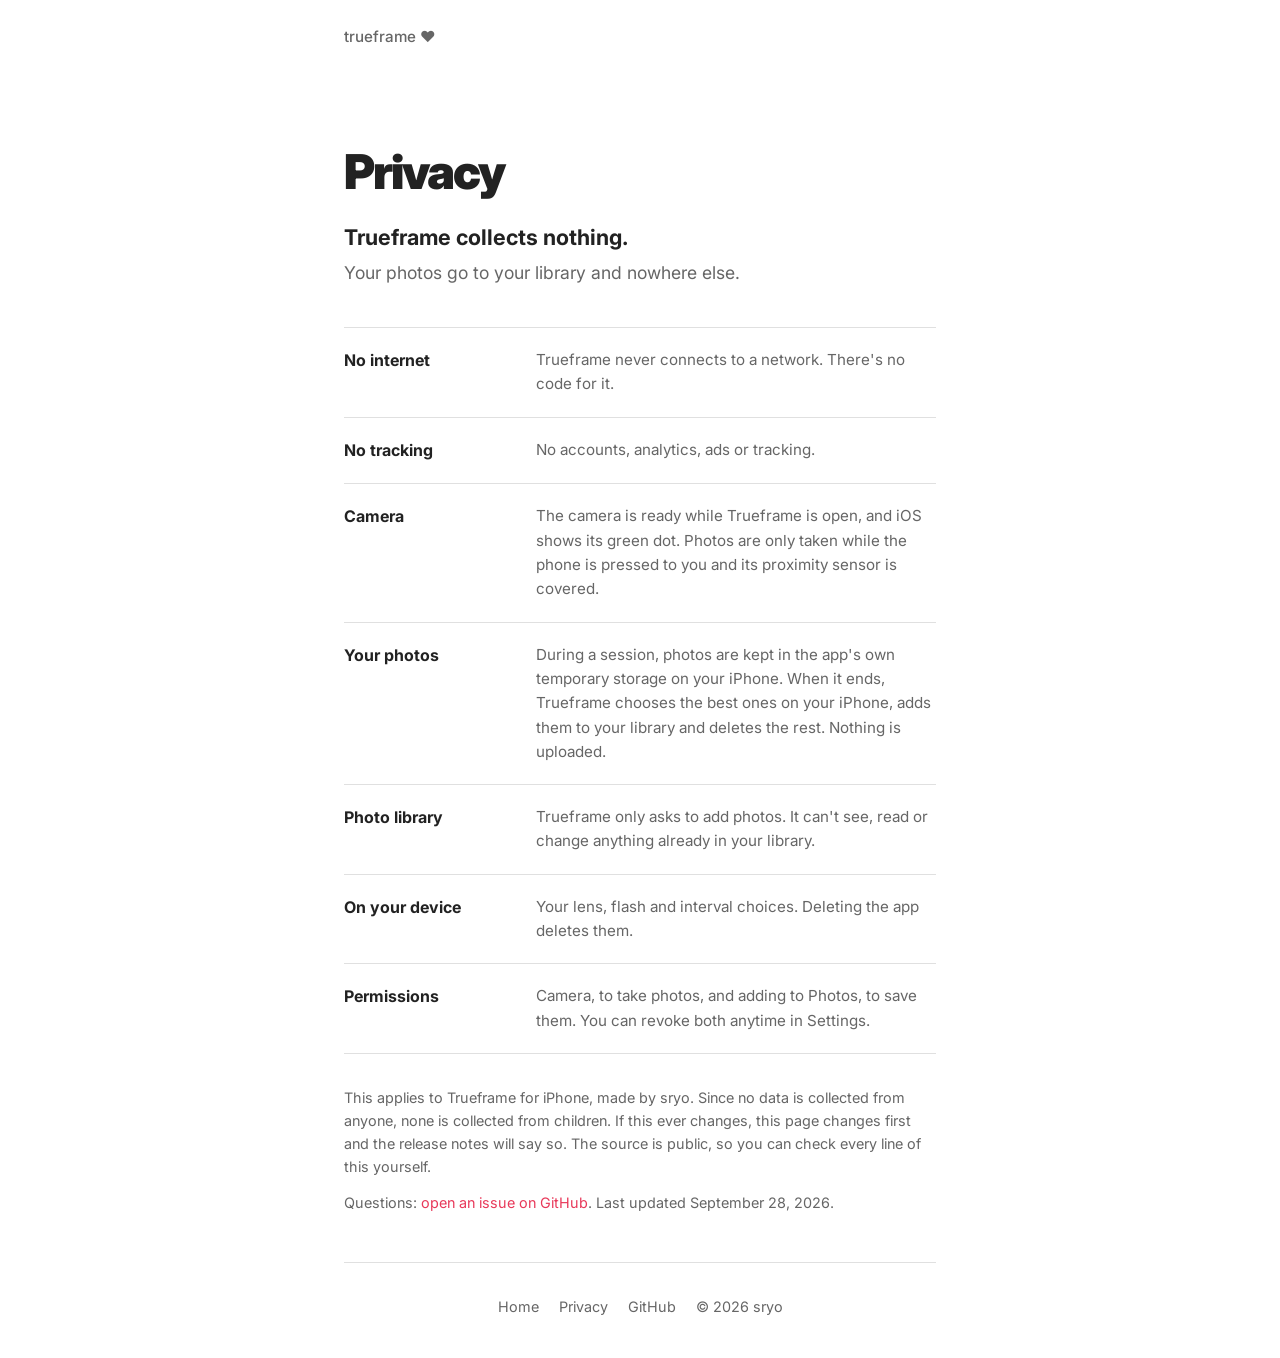
==== privacy.html @ 14f7ae60 "Add a privacy policy page Trueframe collects nothing: no network, no tracking, photos stay on the iP" ====
<!DOCTYPE html>
<html lang="en">
<head>
  <meta charset="UTF-8">
  <meta name="viewport" content="width=device-width, initial-scale=1.0">
  <title>Privacy · trueframe</title>
  <meta name="description" content="Trueframe collects nothing. Your photos go to your library and nowhere else.">
  <link rel="preconnect" href="https://fonts.googleapis.com">
  <link rel="preconnect" href="https://fonts.gstatic.com" crossorigin>
  <link href="https://fonts.googleapis.com/css2?family=Inter:wght@400;500;700;900&display=swap" rel="stylesheet">
  <style>
    /* Tokens shared with index.html */
    :root {
      --bg-primary: #ffffff;
      --bg-secondary: #f5f5f5;
      --text-primary: #222;
      --text-secondary: #666;
      --accent: #e8395a;
      --border: #e0e0e0;
    }

    @media (prefers-color-scheme: dark) {
      :root {
        --bg-primary: #1e1e1e;
        --bg-secondary: #2a2a2a;
        --text-primary: #f0f0f0;
        --text-secondary: #a0a0a0;
        --accent: #ff375f;
        --border: #3a3a3a;
      }
    }

    * { margin: 0; padding: 0; box-sizing: border-box; }

    body {
      font-family: 'Inter', -apple-system, BlinkMacSystemFont, 'SF Pro Display', 'Segoe UI', Roboto, sans-serif;
      background: var(--bg-primary);
      color: var(--text-primary);
      line-height: 1.6;
    }

    a { color: var(--accent); text-decoration: none; }
    a:hover { text-decoration: underline; }
    a:focus-visible { outline: 2px solid var(--accent); outline-offset: 2px; border-radius: 2px; }

    .container { max-width: 640px; margin: 0 auto; padding: 0 24px; }

    .top { padding: 24px 0; }
    .top a { color: var(--text-secondary); font-size: 0.95rem; font-weight: 500; }

    .intro { padding: 72px 0 40px; }
    .intro h1 { font-size: 3rem; font-weight: 900; letter-spacing: -0.04em; line-height: 1.1; }
    .intro .lead { margin-top: 1.5rem; font-size: 1.35rem; font-weight: 700; line-height: 1.4; }
    .intro .sub { margin-top: 0.4rem; font-size: 1.1rem; color: var(--text-secondary); }

    .points { border-top: 1px solid var(--border); }
    .point { padding: 20px 0; border-bottom: 1px solid var(--border); display: grid; grid-template-columns: 11rem 1fr; gap: 1rem; }
    .point h2 { font-size: 1rem; font-weight: 700; }
    .point p { color: var(--text-secondary); font-size: 0.95rem; }

    .closing { padding: 32px 0 8px; color: var(--text-secondary); font-size: 0.9rem; display: grid; gap: 0.8rem; }

    .footer { padding: 40px 0; text-align: center; }
    .footer__bottom {
      padding-top: 2rem;
      border-top: 1px solid var(--border);
      font-size: 0.9rem;
      color: var(--text-secondary);
      display: flex;
      gap: 1.25rem;
      justify-content: center;
      flex-wrap: wrap;
    }
    .footer__bottom a { color: var(--text-secondary); }

    @media (max-width: 600px) {
      .intro { padding: 40px 0 32px; }
      .intro h1 { font-size: 2.5rem; }
      .point { grid-template-columns: 1fr; gap: 0.25rem; }
    }
  </style>
</head>
<body>
  <div class="container">
    <nav class="top"><a href="./">trueframe ♥</a></nav>

    <header class="intro">
      <h1>Privacy</h1>
      <p class="lead">Trueframe collects nothing.</p>
      <p class="sub">Your photos go to your library and nowhere else.</p>
    </header>

    <main class="points">
      <section class="point">
        <h2>No internet</h2>
        <p>Trueframe never connects to a network. There's no code for it.</p>
      </section>
      <section class="point">
        <h2>No tracking</h2>
        <p>No accounts, analytics, ads or tracking.</p>
      </section>
      <section class="point">
        <h2>Camera</h2>
        <p>The camera is ready while Trueframe is open, and iOS shows its green dot. Photos are only taken while the phone is pressed to you and its proximity sensor is covered.</p>
      </section>
      <section class="point">
        <h2>Your photos</h2>
        <p>During a session, photos are kept in the app's own temporary storage on your iPhone. When it ends, Trueframe chooses the best ones on your iPhone, adds them to your library and deletes the rest. Nothing is uploaded.</p>
      </section>
      <section class="point">
        <h2>Photo library</h2>
        <p>Trueframe only asks to add photos. It can't see, read or change anything already in your library.</p>
      </section>
      <section class="point">
        <h2>On your device</h2>
        <p>Your lens, flash and interval choices. Deleting the app deletes them.</p>
      </section>
      <section class="point">
        <h2>Permissions</h2>
        <p>Camera, to take photos, and adding to Photos, to save them. You can revoke both anytime in Settings.</p>
      </section>
    </main>

    <div class="closing">
      <p>This applies to Trueframe for iPhone, made by sryo. Since no data is collected from anyone, none is collected from children. If this ever changes, this page changes first and the release notes will say so. The source is public, so you can check every line of this yourself.</p>
      <p>Questions: <a href="https://github.com/sryo/Trueframe/issues">open an issue on GitHub</a>. Last updated September 28, 2026.</p>
    </div>

    <footer class="footer">
      <div class="footer__bottom">
        <a href="./">Home</a>
        <a href="privacy.html">Privacy</a>
        <a href="https://github.com/sryo/Trueframe">GitHub</a>
        <span>© 2026 sryo</span>
      </div>
    </footer>
  </div>
</body>
</html>
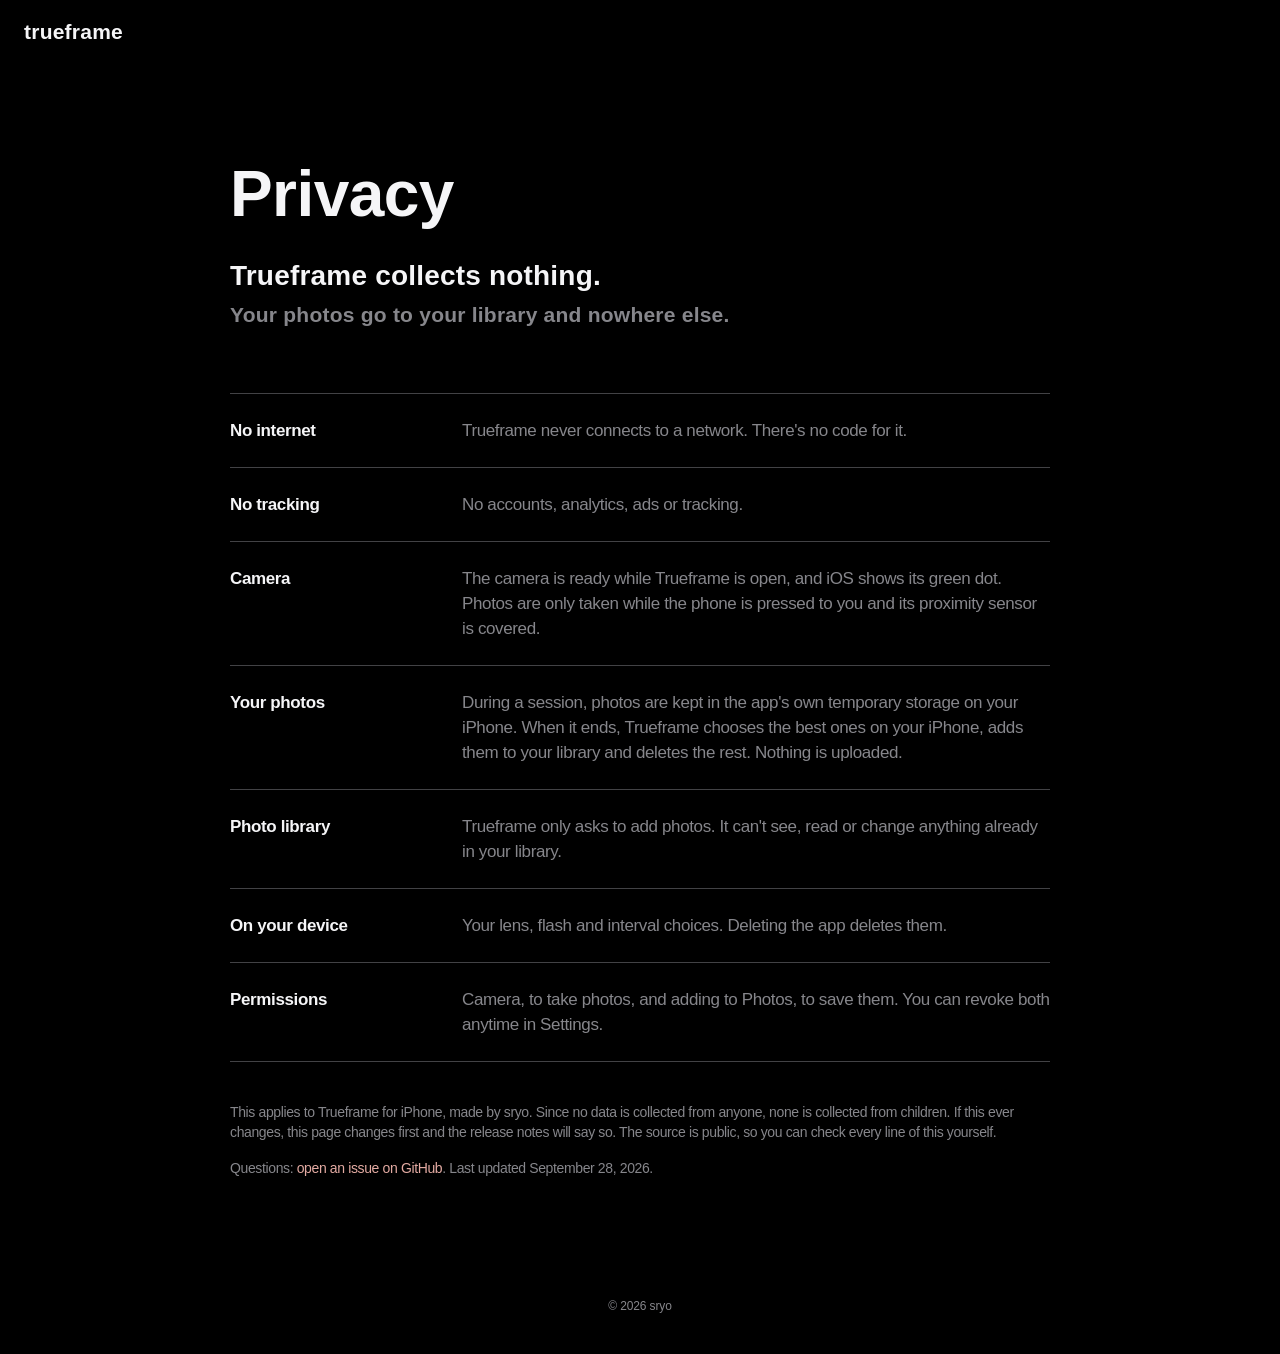
==== commit b2fbd074: "Rebuild the site around an interactive 3D demo A low-poly meadow where a hand holds the phone showin" ====
--- a/privacy.html
+++ b/privacy.html
@@ -2,95 +2,45 @@
 <html lang="en">
 <head>
   <meta charset="UTF-8">
-  <meta name="viewport" content="width=device-width, initial-scale=1.0">
+  <meta name="viewport" content="width=device-width, initial-scale=1.0, viewport-fit=cover">
   <title>Privacy · trueframe</title>
   <meta name="description" content="Trueframe collects nothing. Your photos go to your library and nowhere else.">
-  <link rel="preconnect" href="https://fonts.googleapis.com">
-  <link rel="preconnect" href="https://fonts.gstatic.com" crossorigin>
-  <link href="https://fonts.googleapis.com/css2?family=Inter:wght@400;500;700;900&display=swap" rel="stylesheet">
+  <meta name="theme-color" content="#000000">
+  <link rel="icon" type="image/png" href="assets/icon.png">
+  <link rel="apple-touch-icon" href="assets/icon.png">
+  <link rel="stylesheet" href="site.css">
   <style>
-    /* Tokens shared with index.html */
-    :root {
-      --bg-primary: #ffffff;
-      --bg-secondary: #f5f5f5;
-      --text-primary: #222;
-      --text-secondary: #666;
-      --accent: #e8395a;
-      --border: #e0e0e0;
-    }
+    .policy { max-width: 820px; padding: 160px 0 120px; }
+    .policy__lead { margin-top: 32px; font-size: 28px; line-height: 1.1429; letter-spacing: 0.007em; font-weight: 600; }
+    .policy__sub { margin-top: 8px; font-size: 21px; line-height: 1.381; letter-spacing: 0.011em; font-weight: 600; color: var(--ink-2-on-dark); }
 
-    @media (prefers-color-scheme: dark) {
-      :root {
-        --bg-primary: #1e1e1e;
-        --bg-secondary: #2a2a2a;
-        --text-primary: #f0f0f0;
-        --text-secondary: #a0a0a0;
-        --accent: #ff375f;
-        --border: #3a3a3a;
-      }
-    }
+    .points { margin-top: 64px; border-top: 1px solid var(--keyline-dark); }
+    .point { display: grid; grid-template-columns: 13rem 1fr; gap: 24px; padding: 24px 0; border-bottom: 1px solid var(--keyline-dark); }
+    .point h2 { font-size: 17px; line-height: 1.4706; font-weight: 600; }
+    .point p { color: var(--ink-2-on-dark); }
 
-    * { margin: 0; padding: 0; box-sizing: border-box; }
+    .closing { display: grid; gap: 16px; margin-top: 40px; font-size: 14px; line-height: 1.43; color: var(--ink-2-on-dark); }
 
-    body {
-      font-family: 'Inter', -apple-system, BlinkMacSystemFont, 'SF Pro Display', 'Segoe UI', Roboto, sans-serif;
-      background: var(--bg-primary);
-      color: var(--text-primary);
-      line-height: 1.6;
-    }
-
-    a { color: var(--accent); text-decoration: none; }
-    a:hover { text-decoration: underline; }
-    a:focus-visible { outline: 2px solid var(--accent); outline-offset: 2px; border-radius: 2px; }
-
-    .container { max-width: 640px; margin: 0 auto; padding: 0 24px; }
-
-    .top { padding: 24px 0; }
-    .top a { color: var(--text-secondary); font-size: 0.95rem; font-weight: 500; }
-
-    .intro { padding: 72px 0 40px; }
-    .intro h1 { font-size: 3rem; font-weight: 900; letter-spacing: -0.04em; line-height: 1.1; }
-    .intro .lead { margin-top: 1.5rem; font-size: 1.35rem; font-weight: 700; line-height: 1.4; }
-    .intro .sub { margin-top: 0.4rem; font-size: 1.1rem; color: var(--text-secondary); }
-
-    .points { border-top: 1px solid var(--border); }
-    .point { padding: 20px 0; border-bottom: 1px solid var(--border); display: grid; grid-template-columns: 11rem 1fr; gap: 1rem; }
-    .point h2 { font-size: 1rem; font-weight: 700; }
-    .point p { color: var(--text-secondary); font-size: 0.95rem; }
-
-    .closing { padding: 32px 0 8px; color: var(--text-secondary); font-size: 0.9rem; display: grid; gap: 0.8rem; }
-
-    .footer { padding: 40px 0; text-align: center; }
-    .footer__bottom {
-      padding-top: 2rem;
-      border-top: 1px solid var(--border);
-      font-size: 0.9rem;
-      color: var(--text-secondary);
-      display: flex;
-      gap: 1.25rem;
-      justify-content: center;
-      flex-wrap: wrap;
-    }
-    .footer__bottom a { color: var(--text-secondary); }
-
-    @media (max-width: 600px) {
-      .intro { padding: 40px 0 32px; }
-      .intro h1 { font-size: 2.5rem; }
-      .point { grid-template-columns: 1fr; gap: 0.25rem; }
+    @media (max-width: 734px) {
+      .policy { padding: 112px 0 88px; }
+      .policy__lead { font-size: 21px; }
+      .policy__sub { font-size: 17px; }
+      .point { grid-template-columns: 1fr; gap: 4px; }
     }
   </style>
 </head>
 <body>
-  <div class="container">
-    <nav class="top"><a href="./">trueframe ♥</a></nav>
 
-    <header class="intro">
-      <h1>Privacy</h1>
-      <p class="lead">Trueframe collects nothing.</p>
-      <p class="sub">Your photos go to your library and nowhere else.</p>
+  <a class="wordmark" href="./">trueframe</a>
+
+  <main class="viewport policy">
+    <header class="policy__intro">
+      <h1 class="headline headline--md">Privacy</h1>
+      <p class="policy__lead">Trueframe collects nothing.</p>
+      <p class="policy__sub">Your photos go to your library and nowhere else.</p>
     </header>
 
-    <main class="points">
+    <div class="points">
       <section class="point">
         <h2>No internet</h2>
         <p>Trueframe never connects to a network. There's no code for it.</p>
@@ -119,21 +69,18 @@
         <h2>Permissions</h2>
         <p>Camera, to take photos, and adding to Photos, to save them. You can revoke both anytime in Settings.</p>
       </section>
-    </main>
+    </div>
 
     <div class="closing">
       <p>This applies to Trueframe for iPhone, made by sryo. Since no data is collected from anyone, none is collected from children. If this ever changes, this page changes first and the release notes will say so. The source is public, so you can check every line of this yourself.</p>
       <p>Questions: <a href="https://github.com/sryo/Trueframe/issues">open an issue on GitHub</a>. Last updated September 28, 2026.</p>
     </div>
+  </main>
 
-    <footer class="footer">
-      <div class="footer__bottom">
-        <a href="./">Home</a>
-        <a href="privacy.html">Privacy</a>
-        <a href="https://github.com/sryo/Trueframe">GitHub</a>
-        <span>© 2026 sryo</span>
-      </div>
-    </footer>
-  </div>
+  <footer class="footer">
+    <div class="viewport">
+      <p>© 2026 sryo</p>
+    </div>
+  </footer>
 </body>
 </html>
--- a/site.css
+++ b/site.css
@@ -0,0 +1,147 @@
+:root {
+  --black: #000;
+  --white: #fff;
+
+  --ink-on-dark: #f5f5f7;
+  --ink-2-on-dark: #86868b;
+
+  /* The app icon's clay: #C08781 over #95635B, with #330100 for the frame. */
+  --clay: #c08781;
+  --clay-deep: #95635b;
+  --clay-link-dark: #e3aaa2;
+  --clay-button: #9a5a52;
+  --clay-button-hover: #a8645c;
+  --clay-button-active: #8e5048;
+
+  --keyline-dark: #424245;
+
+  --content-max: 1260px;
+  --section-pad: 144px;
+  --section-pad-bottom: 176px;
+  --ease: cubic-bezier(0.45, 0, 0.55, 1);
+
+  --font: -apple-system, BlinkMacSystemFont, "SF Pro Display", "SF Pro Text", "Helvetica Neue", Helvetica, Arial, sans-serif;
+}
+
+@media (max-width: 1068px) {
+  :root { --section-pad: 120px; --section-pad-bottom: 144px; }
+}
+@media (max-width: 734px) {
+  :root { --section-pad: 88px; --section-pad-bottom: 112px; }
+}
+
+*, *::before, *::after { margin: 0; padding: 0; box-sizing: border-box; }
+
+html { background: var(--black); scroll-behavior: smooth; scroll-padding-top: 76px; }
+
+body {
+  font-family: var(--font);
+  font-size: 17px;
+  line-height: 1.4706;
+  letter-spacing: -0.022em;
+  font-synthesis: none;
+  -webkit-font-smoothing: antialiased;
+  -moz-osx-font-smoothing: grayscale;
+  background: var(--black);
+  color: var(--ink-on-dark);
+}
+
+img, svg, canvas { display: block; }
+button { font: inherit; color: inherit; }
+
+a { color: var(--clay-link-dark); text-decoration: none; }
+a:hover { text-decoration: underline; }
+:focus-visible { outline: 2px solid var(--clay); outline-offset: 3px; border-radius: 4px; }
+
+.viewport { width: 87.5%; max-width: var(--content-max); margin-inline: auto; }
+@media (max-width: 734px) {
+  .viewport { width: auto; margin-inline: 16px; }
+}
+
+.theme-dark { background: var(--black); color: var(--ink-on-dark); }
+
+/* Wordmark */
+
+.wordmark {
+  position: absolute;
+  top: 20px;
+  left: 24px;
+  z-index: 10;
+  font-size: 21px;
+  line-height: 1.19;
+  letter-spacing: 0.011em;
+  font-weight: 600;
+  color: var(--ink-on-dark);
+  text-shadow: 0 1px 12px rgba(0, 0, 0, 0.35);
+}
+.wordmark:hover { text-decoration: none; }
+@media (max-width: 734px) {
+  .wordmark { top: 16px; left: 16px; font-size: 19px; }
+}
+
+/* Buttons and links */
+
+.button {
+  display: inline-flex;
+  align-items: center;
+  justify-content: center;
+  min-width: 60px;
+  padding: 12px 24px;
+  border-radius: 980px;
+  border: 1px solid transparent;
+  background: var(--clay-button);
+  color: var(--white);
+  font-size: 17px;
+  line-height: 1.1765;
+  letter-spacing: -0.022em;
+  transition: background 0.2s ease;
+}
+.button:hover { background: var(--clay-button-hover); text-decoration: none; }
+.button:active { background: var(--clay-button-active); }
+
+.link-more { font-size: 17px; white-space: nowrap; }
+.link-more::after { content: "\00a0\203A"; }
+
+/* Type */
+
+.headline {
+  font-size: 96px;
+  line-height: 1.0417;
+  letter-spacing: -0.015em;
+  font-weight: 600;
+}
+.headline--md { font-size: 64px; line-height: 1.0625; letter-spacing: -0.009em; }
+
+@media (max-width: 1068px) {
+  .headline { font-size: 64px; line-height: 1.0625; letter-spacing: -0.009em; }
+  .headline--md { font-size: 48px; line-height: 1.0835; letter-spacing: -0.003em; }
+}
+@media (max-width: 734px) {
+  .headline { font-size: 40px; line-height: 1.1; letter-spacing: 0; }
+  .headline--md { font-size: 36px; line-height: 1.11; }
+}
+
+.section { padding-block: var(--section-pad) var(--section-pad-bottom); overflow: clip; }
+
+/* Reveal on scroll */
+
+[data-reveal] {
+  opacity: 0;
+  transform: translateY(30px);
+  transition: opacity 0.9s var(--ease), transform 0.7s var(--ease);
+}
+.is-in[data-reveal], .is-in [data-reveal] { opacity: 1; transform: none; }
+@media (prefers-reduced-motion: reduce) {
+  [data-reveal] { transform: none; transition: opacity 0.6s ease; }
+}
+
+/* Footer */
+
+.footer {
+  padding: 0 0 40px;
+  text-align: center;
+  font-size: 12px;
+  line-height: 1.3334;
+  letter-spacing: -0.01em;
+  color: var(--ink-2-on-dark);
+}
